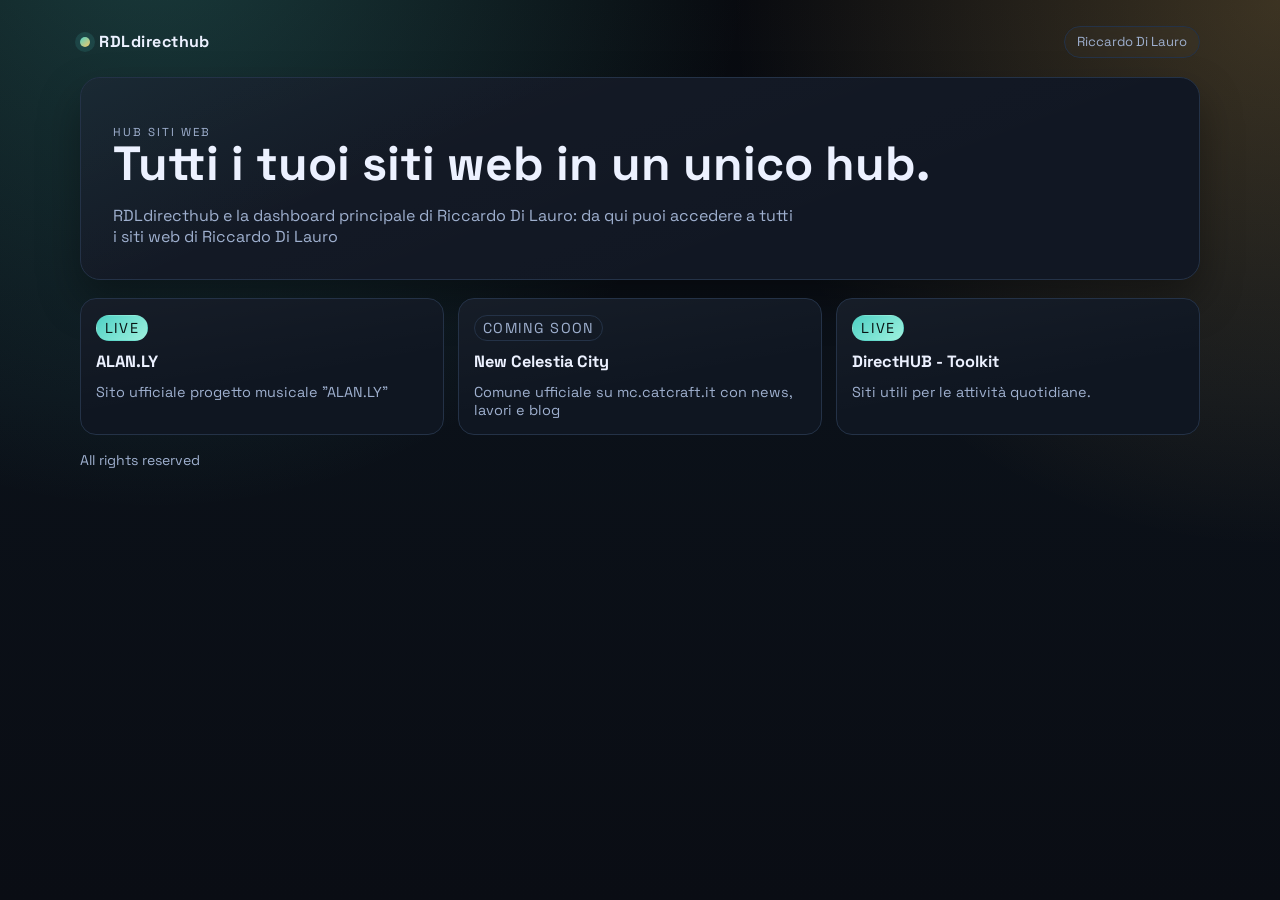
==== index.html @ 21d93140 "Primo commit" ====
<!doctype html>
<html lang="it">
  <head>
    <meta charset="UTF-8" />
    <meta name="viewport" content="width=device-width, initial-scale=1.0" />
    <title>RDLdirecthub | Riccardo Di Lauro</title>
    <meta name="description" content="Portale principale di Riccardo Di Lauro con accesso rapido a tutti i siti web." />
    <link rel="preconnect" href="https://fonts.googleapis.com" />
    <link rel="preconnect" href="https://fonts.gstatic.com" crossorigin />
    <link href="https://fonts.googleapis.com/css2?family=Space+Grotesk:wght@400;500;700&display=swap" rel="stylesheet" />
    <link rel="stylesheet" href="css/hub.css" />
  </head>
  <body>
    <main class="hub-shell">
      <header class="hub-topbar">
        <a class="hub-brand" href="index.html" aria-label="RDLdirecthub homepage">
          <span class="hub-dot" aria-hidden="true"></span>
          <span>RDLdirecthub</span>
        </a>
        <span class="hub-pill">Riccardo Di Lauro</span>
      </header>

      <section class="hub-hero" aria-label="Introduzione RDLdirecthub">
        <p class="hub-eyebrow">HUB siti web</p>
        <h1>Tutti i tuoi siti web in un unico hub.</h1>
        <p>
          RDLdirecthub e la dashboard principale di Riccardo Di Lauro: da qui puoi accedere a tutti i siti web di Riccardo Di Lauro
        </p>
      </section>

      <section class="hub-grid" aria-label="Collegamenti ai siti web">
        <a class="hub-card is-live" href="alanly.html">
          <span class="hub-chip">Live</span>
          <strong>ALAN.LY</strong>
          <span>Sito ufficiale progetto musicale "ALAN.LY"</span>
        </a>

        <a class="hub-card" href="#">
          <span class="hub-chip">Coming soon</span>
          <strong>New Celestia City</strong>
          <span>Comune ufficiale su mc.catcraft.it con news, lavori e blog</span>
        </a>

        <a class="hub-card is-live" href="https://rdldo1.web.app/">
          <span class="hub-chip">LIVE</span>
          <strong>DirectHUB - Toolkit</strong>
          <span>Siti utili per le attività quotidiane.</span>
        </a>
      </section>

      <p class="hub-note">All rights reserved</p>
    </main>
  </body>
</html>
---- css/hub.css ----
:root {
  --hub-bg: #090b10;
  --hub-bg-soft: #111723;
  --hub-card: #0f1621;
  --hub-line: #243247;
  --hub-text: #ecf1ff;
  --hub-muted: #9fb0cf;
  --hub-accent: #4fd1c5;
  --hub-accent-2: #f6c667;
  --hub-radius: 20px;
}

* {
  box-sizing: border-box;
}

html,
body {
  min-height: 100%;
}

body {
  margin: 0;
  color: var(--hub-text);
  font-family: "Space Grotesk", "Segoe UI", sans-serif;
  background:
    radial-gradient(circle at 12% -10%, rgba(79, 209, 197, 0.25), transparent 40%),
    radial-gradient(circle at 100% 0%, rgba(246, 198, 103, 0.22), transparent 35%),
    linear-gradient(180deg, #080a0f 0%, #0b1119 44%, #0a0d14 100%);
}

.hub-shell {
  width: min(1120px, calc(100% - 2rem));
  margin: 0 auto;
  padding: clamp(1.4rem, 2vw, 2rem) 0 clamp(2rem, 4vw, 3.2rem);
}

.hub-topbar {
  display: flex;
  align-items: center;
  justify-content: space-between;
  gap: 1rem;
  margin-bottom: 1.2rem;
}

.hub-brand {
  display: inline-flex;
  align-items: center;
  gap: 0.55rem;
  text-decoration: none;
  color: var(--hub-text);
  font-weight: 700;
  letter-spacing: 0.03em;
}

.hub-dot {
  width: 0.65rem;
  height: 0.65rem;
  border-radius: 50%;
  background: linear-gradient(140deg, var(--hub-accent), var(--hub-accent-2));
  box-shadow: 0 0 0 5px rgba(79, 209, 197, 0.13);
}

.hub-pill {
  border: 1px solid var(--hub-line);
  border-radius: 999px;
  padding: 0.42rem 0.75rem;
  color: var(--hub-muted);
  font-size: 0.82rem;
  backdrop-filter: blur(6px);
  background: rgba(255, 255, 255, 0.02);
}

.hub-hero {
  border: 1px solid var(--hub-line);
  border-radius: var(--hub-radius);
  padding: clamp(1.1rem, 3vw, 2rem);
  background:
    linear-gradient(155deg, rgba(79, 209, 197, 0.08), rgba(79, 209, 197, 0) 32%),
    linear-gradient(160deg, rgba(255, 255, 255, 0.02), rgba(255, 255, 255, 0) 72%),
    var(--hub-bg-soft);
  box-shadow: 0 20px 42px rgba(0, 0, 0, 0.35);
}

.hub-eyebrow {
  margin: 0 0 0.7rem;
  text-transform: uppercase;
  letter-spacing: 0.17em;
  font-size: 0.72rem;
  color: var(--hub-muted);
}

.hub-hero h1 {
  margin: 0;
  font-size: clamp(1.8rem, 4.2vw, 3rem);
  line-height: 1.05;
}

.hub-hero p {
  margin: 0.95rem 0 0;
  color: var(--hub-muted);
  max-width: 68ch;
}

.hub-grid {
  margin-top: 1.15rem;
  display: grid;
  gap: 0.9rem;
  grid-template-columns: repeat(auto-fit, minmax(240px, 1fr));
}

.hub-card {
  position: relative;
  display: flex;
  flex-direction: column;
  gap: 0.65rem;
  padding: 0.95rem;
  border-radius: 16px;
  border: 1px solid var(--hub-line);
  text-decoration: none;
  color: var(--hub-text);
  background:
    linear-gradient(170deg, rgba(255, 255, 255, 0.03), rgba(255, 255, 255, 0) 60%),
    var(--hub-card);
  transition: transform 220ms ease, border-color 220ms ease, box-shadow 220ms ease;
}

.hub-card:hover {
  transform: translateY(-4px);
  border-color: color-mix(in srgb, var(--hub-accent), white 25%);
  box-shadow: 0 16px 30px rgba(0, 0, 0, 0.35);
}

.hub-card strong {
  font-size: 1.02rem;
}

.hub-card span {
  color: var(--hub-muted);
  font-size: 0.9rem;
}

.hub-chip {
  width: fit-content;
  padding: 0.2rem 0.5rem;
  border: 1px solid var(--hub-line);
  border-radius: 999px;
  color: var(--hub-muted);
  font-size: 0.72rem;
  letter-spacing: 0.08em;
  text-transform: uppercase;
}

.hub-card.is-live .hub-chip {
  color: #081313;
  border-color: transparent;
  background: linear-gradient(140deg, var(--hub-accent), #9ef1de);
}

.hub-note {
  margin-top: 1rem;
  color: var(--hub-muted);
  font-size: 0.88rem;
}

@media (max-width: 680px) {
  .hub-topbar {
    flex-direction: column;
    align-items: flex-start;
  }
}
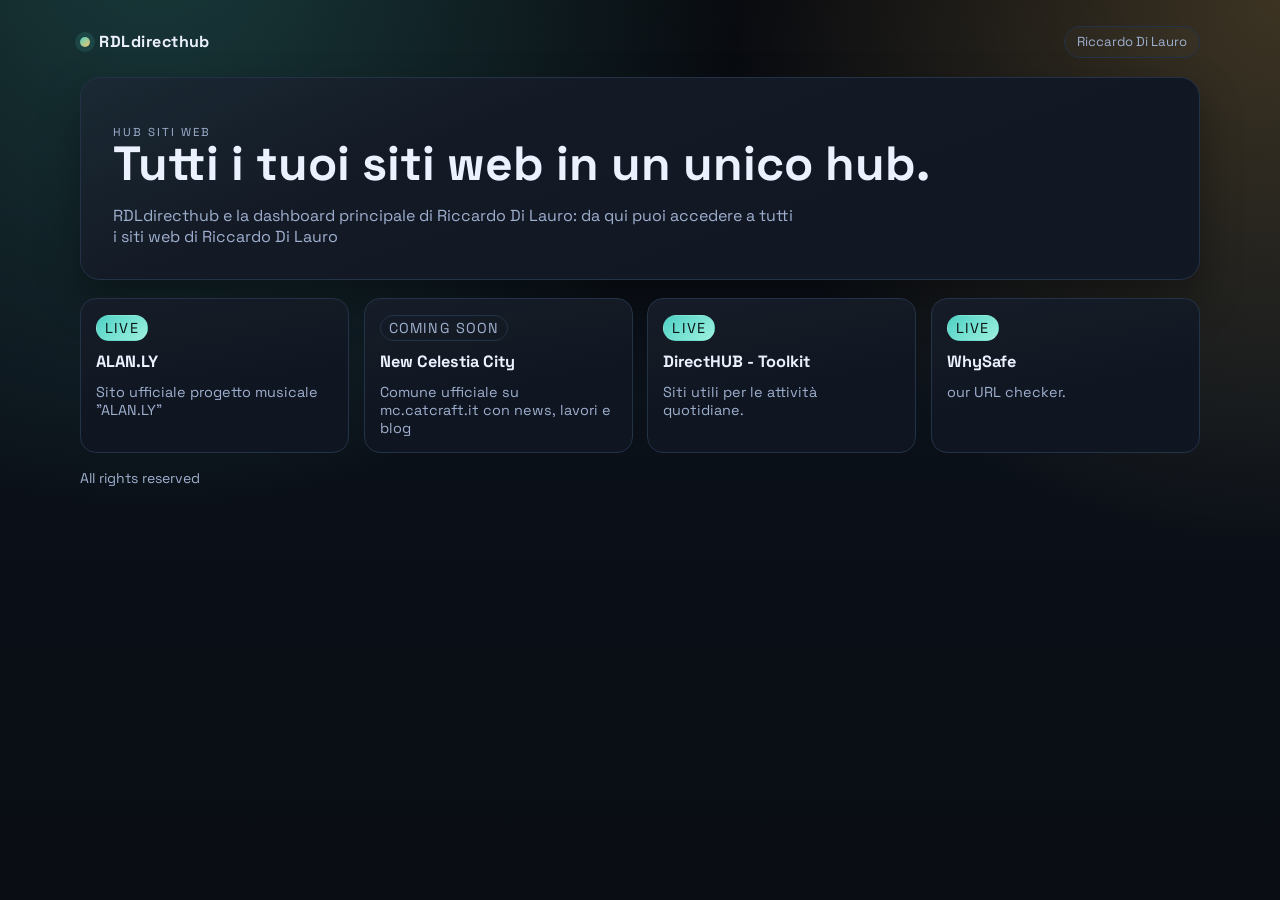
==== commit 970ebcc9: "Secondo commit" ====
--- a/index.html
+++ b/index.html
@@ -46,6 +46,12 @@
           <strong>DirectHUB - Toolkit</strong>
           <span>Siti utili per le attività quotidiane.</span>
         </a>
+
+        <a class="hub-card is-live" href="Whysafe\index.html">
+          <span class="hub-chip">LIVE</span>
+          <strong>WhySafe</strong>
+          <span>our URL checker.</span>
+        </a>
       </section>
 
       <p class="hub-note">All rights reserved</p>
